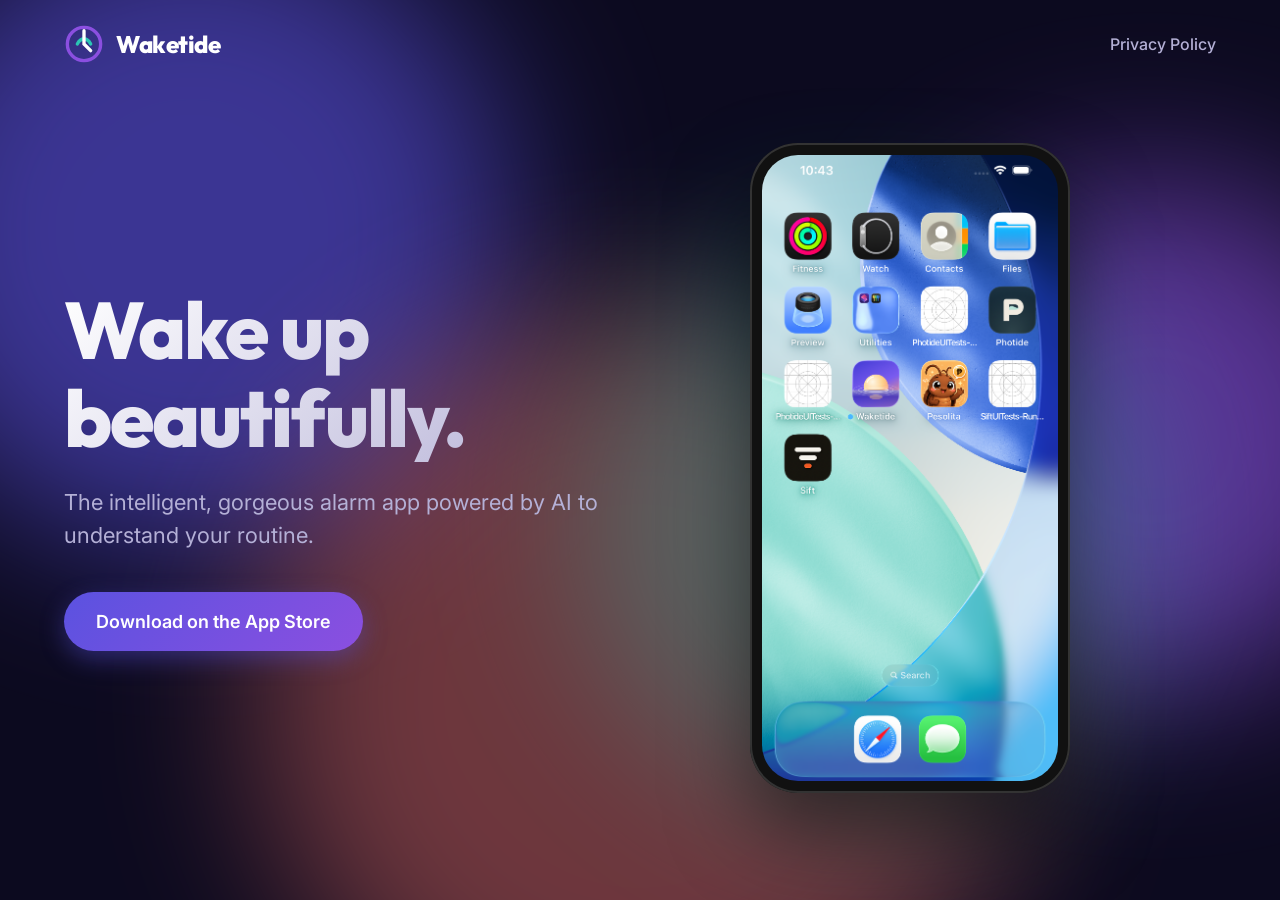
==== website/index.html @ d7304fe1 "Initial commit with app and website" ====
<!DOCTYPE html>
<html lang="en">
<head>
  <meta charset="UTF-8">
  <meta name="viewport" content="width=device-width, initial-scale=1.0">
  <title>Waketide - Premium Smart Alarm</title>
  <link rel="preconnect" href="https://fonts.googleapis.com">
  <link rel="preconnect" href="https://fonts.gstatic.com" crossorigin>
  <link href="https://fonts.googleapis.com/css2?family=Inter:wght@400;500;600&family=Outfit:wght@400;700;800&display=swap" rel="stylesheet">
  <link rel="stylesheet" href="style.css">
</head>
<body>
  <!-- Aurora Background -->
  <div class="aurora-bg">
    <div class="aurora-blob blob-1"></div>
    <div class="aurora-blob blob-2"></div>
    <div class="aurora-blob blob-3"></div>
    <div class="aurora-blob blob-4"></div>
  </div>

  <div class="parallax-wrapper">
    <div class="container">
      <nav>
        <div class="logo-container">
          <svg class="logo-icon" viewBox="0 0 24 24" fill="none" xmlns="http://www.w3.org/2000/svg">
            <path d="M12 2C6.47715 2 2 6.47715 2 12C2 17.5228 6.47715 22 12 22C17.5228 22 22 17.5228 22 12C22 6.47715 17.5228 2 12 2Z" stroke="#8B4FE0" stroke-width="2"/>
            <path d="M8 12C8 12 9.5 9 12 9C14.5 9 16 12 16 12" stroke="#2BC5B4" stroke-width="2" stroke-linecap="round"/>
            <path d="M12 4V12L16 16" stroke="#FFFFFF" stroke-width="2" stroke-linecap="round"/>
          </svg>
          Waketide
        </div>
        <div class="nav-links">
          <a href="privacy.html">Privacy Policy</a>
        </div>
      </nav>

      <section class="hero">
        <div class="hero-content">
          <h1 class="hero-title">Wake up beautifully.</h1>
          <p class="hero-subtitle">The intelligent, gorgeous alarm app powered by AI to understand your routine.</p>
          <a href="#" class="app-store-btn">Download on the App Store</a>
        </div>
        
        <div class="hero-visual">
          <div class="phone-mockup">
            <div class="phone-screen" style="background-image: url('../screenshot_home.png');">
              <!-- App screenshot goes here -->
            </div>
          </div>
        </div>
      </section>
    </div>
  </div>
  <script src="main.js"></script>
</body>
</html>
---- website/style.css ----
:root {
  /* Colors */
  --bg-dark: #0C0A1F;
  --bg-light: #F2F2F7;
  --text-main: #FFFFFF;
  --text-soft: #B4B0D6;
  --brand-indigo: #5B52E0;
  --brand-purple: #8B4FE0;
  --coral: #FF7A6B;
  --mint: #2BC5B4;
  --glass-bg: rgba(255, 255, 255, 0.05);
  --glass-border: rgba(255, 255, 255, 0.1);
  --glass-shadow: rgba(0, 0, 0, 0.25);
  
  /* Fonts */
  --font-sans: 'Inter', system-ui, -apple-system, sans-serif;
  --font-display: 'Outfit', system-ui, -apple-system, sans-serif;
}

* {
  box-sizing: border-box;
  margin: 0;
  padding: 0;
}

body {
  font-family: var(--font-sans);
  background-color: var(--bg-dark);
  color: var(--text-main);
  overflow-x: hidden;
  line-height: 1.5;
  -webkit-font-smoothing: antialiased;
}

/* Aurora Background */
.aurora-bg {
  position: fixed;
  top: 0;
  left: 0;
  width: 100vw;
  height: 100vh;
  z-index: -1;
  overflow: hidden;
  background: var(--bg-dark);
}

.aurora-blob {
  position: absolute;
  border-radius: 50%;
  filter: blur(80px);
  opacity: 0.6;
  animation: drift 20s infinite alternate ease-in-out;
}

.blob-1 { top: -10%; left: -10%; width: 50vw; height: 50vw; background: var(--brand-indigo); animation-delay: 0s; }
.blob-2 { top: 20%; right: -10%; width: 40vw; height: 40vw; background: var(--brand-purple); animation-delay: -5s; }
.blob-3 { bottom: -20%; left: 20%; width: 60vw; height: 60vw; background: var(--coral); opacity: 0.4; animation-delay: -10s; }
.blob-4 { bottom: 10%; right: 10%; width: 45vw; height: 45vw; background: var(--mint); opacity: 0.3; animation-delay: -15s; }

@keyframes drift {
  0% { transform: translate(0, 0) scale(1); }
  50% { transform: translate(5%, 5%) scale(1.05); }
  100% { transform: translate(-5%, -5%) scale(0.95); }
}

/* Glassmorphism utility */
.glass {
  background: var(--glass-bg);
  backdrop-filter: blur(24px);
  -webkit-backdrop-filter: blur(24px);
  border: 1px solid var(--glass-border);
  border-radius: 32px;
  box-shadow: 0 16px 40px var(--glass-shadow);
}

/* Layout */
.container {
  max-width: 1200px;
  margin: 0 auto;
  padding: 0 24px;
}

nav {
  display: flex;
  justify-content: space-between;
  align-items: center;
  padding: 24px 0;
}

.logo-container {
  display: flex;
  align-items: center;
  gap: 12px;
  font-family: var(--font-display);
  font-size: 24px;
  font-weight: 800;
  letter-spacing: -0.5px;
  opacity: 0;
  transform: translateY(-20px);
  animation: slideDown 0.8s cubic-bezier(0.16, 1, 0.3, 1) forwards 0.2s;
}

.logo-icon {
  width: 40px;
  height: 40px;
}

/* Logo entrance animation */
.logo-icon path {
  stroke-dasharray: 100;
  stroke-dashoffset: 100;
  animation: drawPath 2s ease-in-out forwards 0.5s, floatLogo 4s ease-in-out infinite alternate 2.5s;
}

@keyframes drawPath {
  to { stroke-dashoffset: 0; }
}
@keyframes slideDown {
  to { opacity: 1; transform: translateY(0); }
}
@keyframes floatLogo {
  0% { transform: translateY(0); }
  100% { transform: translateY(-4px); }
}

nav a {
  color: var(--text-soft);
  text-decoration: none;
  font-weight: 500;
  transition: color 0.2s;
}
nav a:hover {
  color: var(--text-main);
}

/* Hero Section */
.hero {
  display: flex;
  align-items: center;
  justify-content: space-between;
  min-height: 80vh;
  padding-top: 40px;
}

.hero-content {
  flex: 1;
  max-width: 540px;
}

.hero-title {
  font-family: var(--font-display);
  font-size: 80px;
  font-weight: 800;
  line-height: 1.1;
  letter-spacing: -2px;
  margin-bottom: 24px;
  background: linear-gradient(135deg, #FFF, #B4B0D6);
  -webkit-background-clip: text;
  -webkit-text-fill-color: transparent;
}

.hero-subtitle {
  font-size: 22px;
  color: var(--text-soft);
  margin-bottom: 40px;
  font-weight: 400;
}

.app-store-btn {
  display: inline-block;
  background: linear-gradient(135deg, var(--brand-indigo), var(--brand-purple));
  color: #FFF;
  padding: 16px 32px;
  border-radius: 100px;
  font-size: 18px;
  font-weight: 600;
  text-decoration: none;
  transition: transform 0.2s, box-shadow 0.2s;
  box-shadow: 0 8px 24px rgba(91, 82, 224, 0.4);
}
.app-store-btn:hover {
  transform: translateY(-2px) scale(1.02);
  box-shadow: 0 12px 32px rgba(91, 82, 224, 0.6);
}

.hero-visual {
  flex: 1;
  display: flex;
  justify-content: center;
  perspective: 1000px;
}

.phone-mockup {
  width: 320px;
  height: 650px;
  border-radius: 48px;
  padding: 12px;
  background: #111;
  box-shadow: 0 40px 80px rgba(0,0,0,0.5), inset 0 0 0 2px #333;
  position: relative;
  overflow: hidden;
  /* Scroll-driven parallax will be applied to this */
}
.phone-screen {
  width: 100%;
  height: 100%;
  border-radius: 36px;
  background-color: var(--bg-dark);
  background-size: cover;
  background-position: center;
  overflow: hidden;
}

/* Scroll-Driven Entry Effects */
@supports ((animation-timeline: view()) and (animation-range: entry)) {
  .hero-title, .hero-subtitle, .app-store-btn {
    animation: slideUp 1s cubic-bezier(0.16, 1, 0.3, 1) both;
    animation-timeline: view();
    animation-range: entry 0% cover 30%;
  }
  
  @keyframes slideUp {
    from { opacity: 0; transform: translateY(40px); }
    to { opacity: 1; transform: translateY(0); }
  }

  /* Parallax wrapper */
  .parallax-wrapper {
    view-timeline-name: --parallax-tl;
  }
  
  .phone-mockup {
    animation: parallax linear both;
    animation-timeline: --parallax-tl;
    animation-range: entry 0% exit 100%;
  }

  @keyframes parallax {
    0% { transform: translateY(100px) rotateX(10deg); }
    50% { transform: translateY(0px) rotateX(0deg); }
    100% { transform: translateY(-100px) rotateX(-5deg); }
  }
}

/* Privacy Policy Content */
.content-section {
  padding: 100px 0;
  max-width: 800px;
  margin: 0 auto;
}

.content-section h1 {
  font-family: var(--font-display);
  font-size: 48px;
  margin-bottom: 24px;
}

.content-section h2 {
  font-family: var(--font-display);
  font-size: 28px;
  margin: 40px 0 16px;
  color: var(--brand-purple);
}

.content-section p {
  color: var(--text-soft);
  margin-bottom: 16px;
  font-size: 18px;
}

footer {
  text-align: center;
  padding: 40px 0;
  color: var(--text-soft);
  border-top: 1px solid var(--glass-border);
}
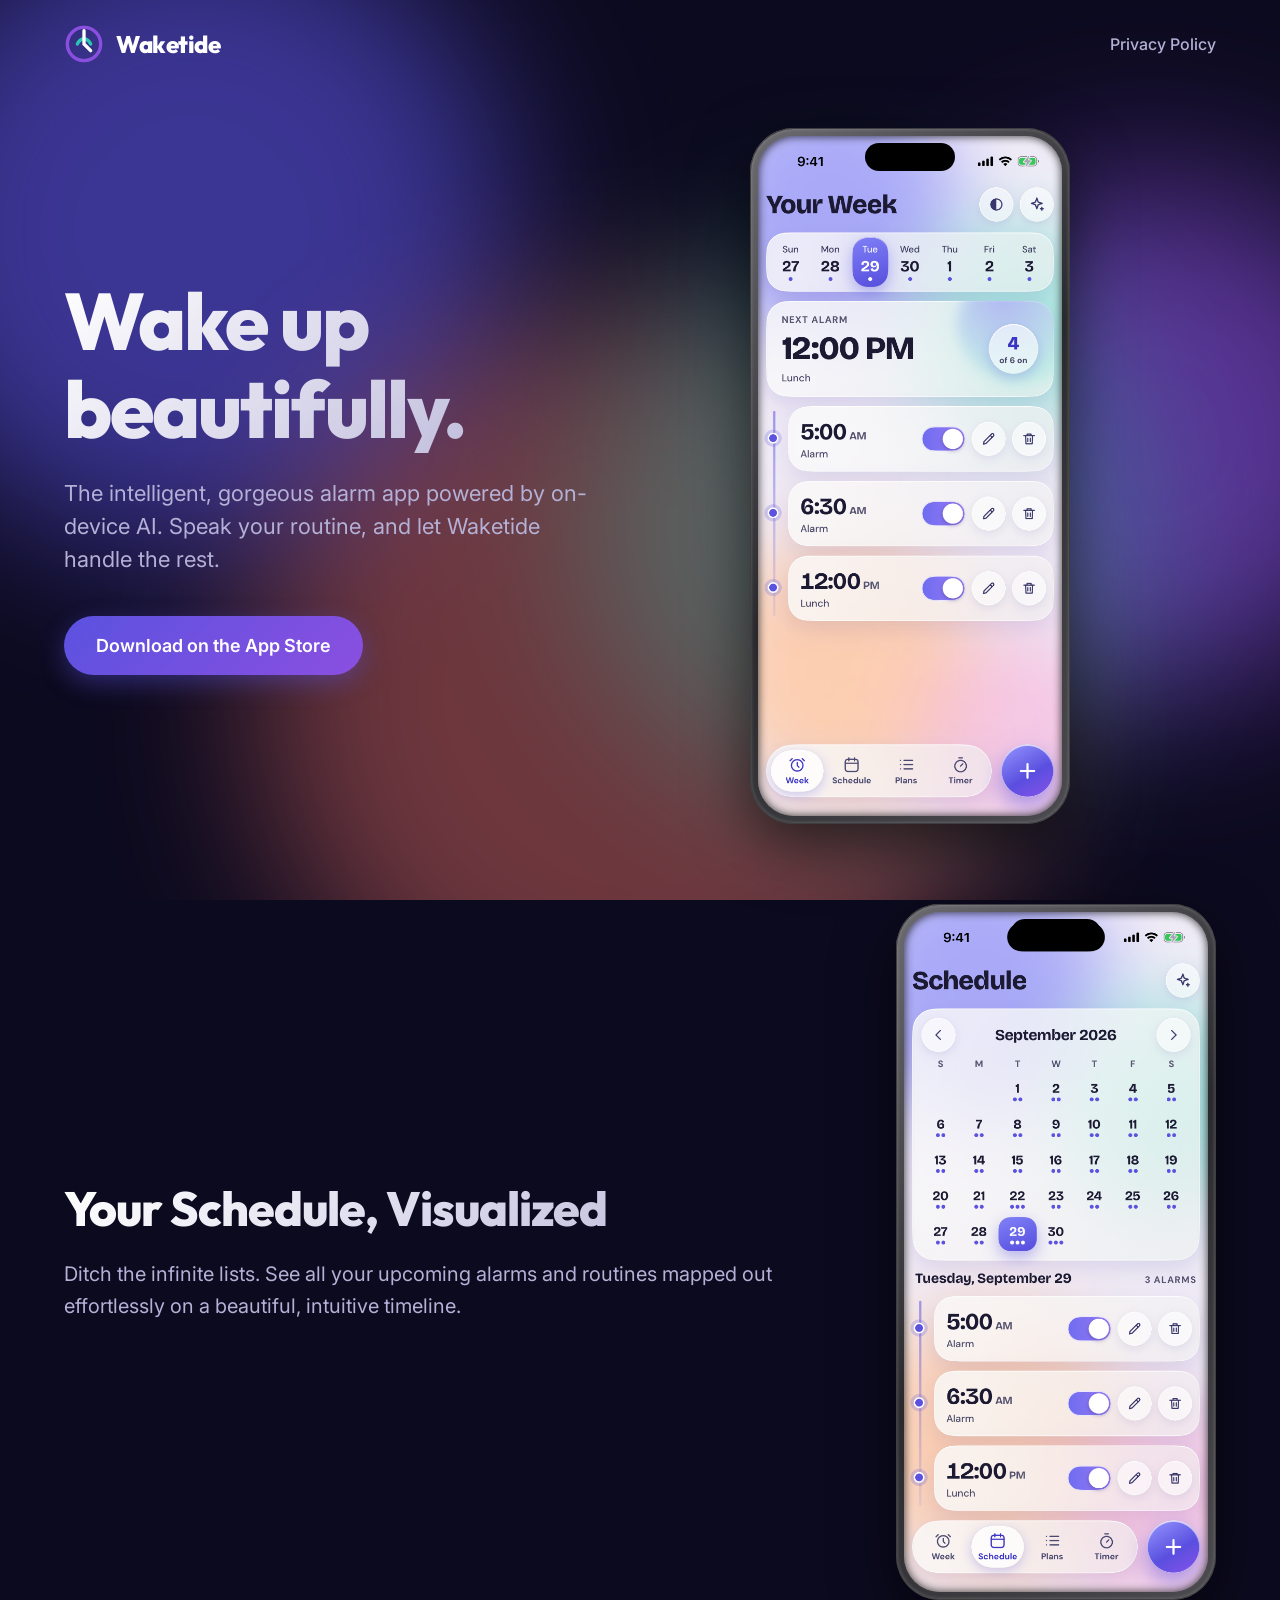
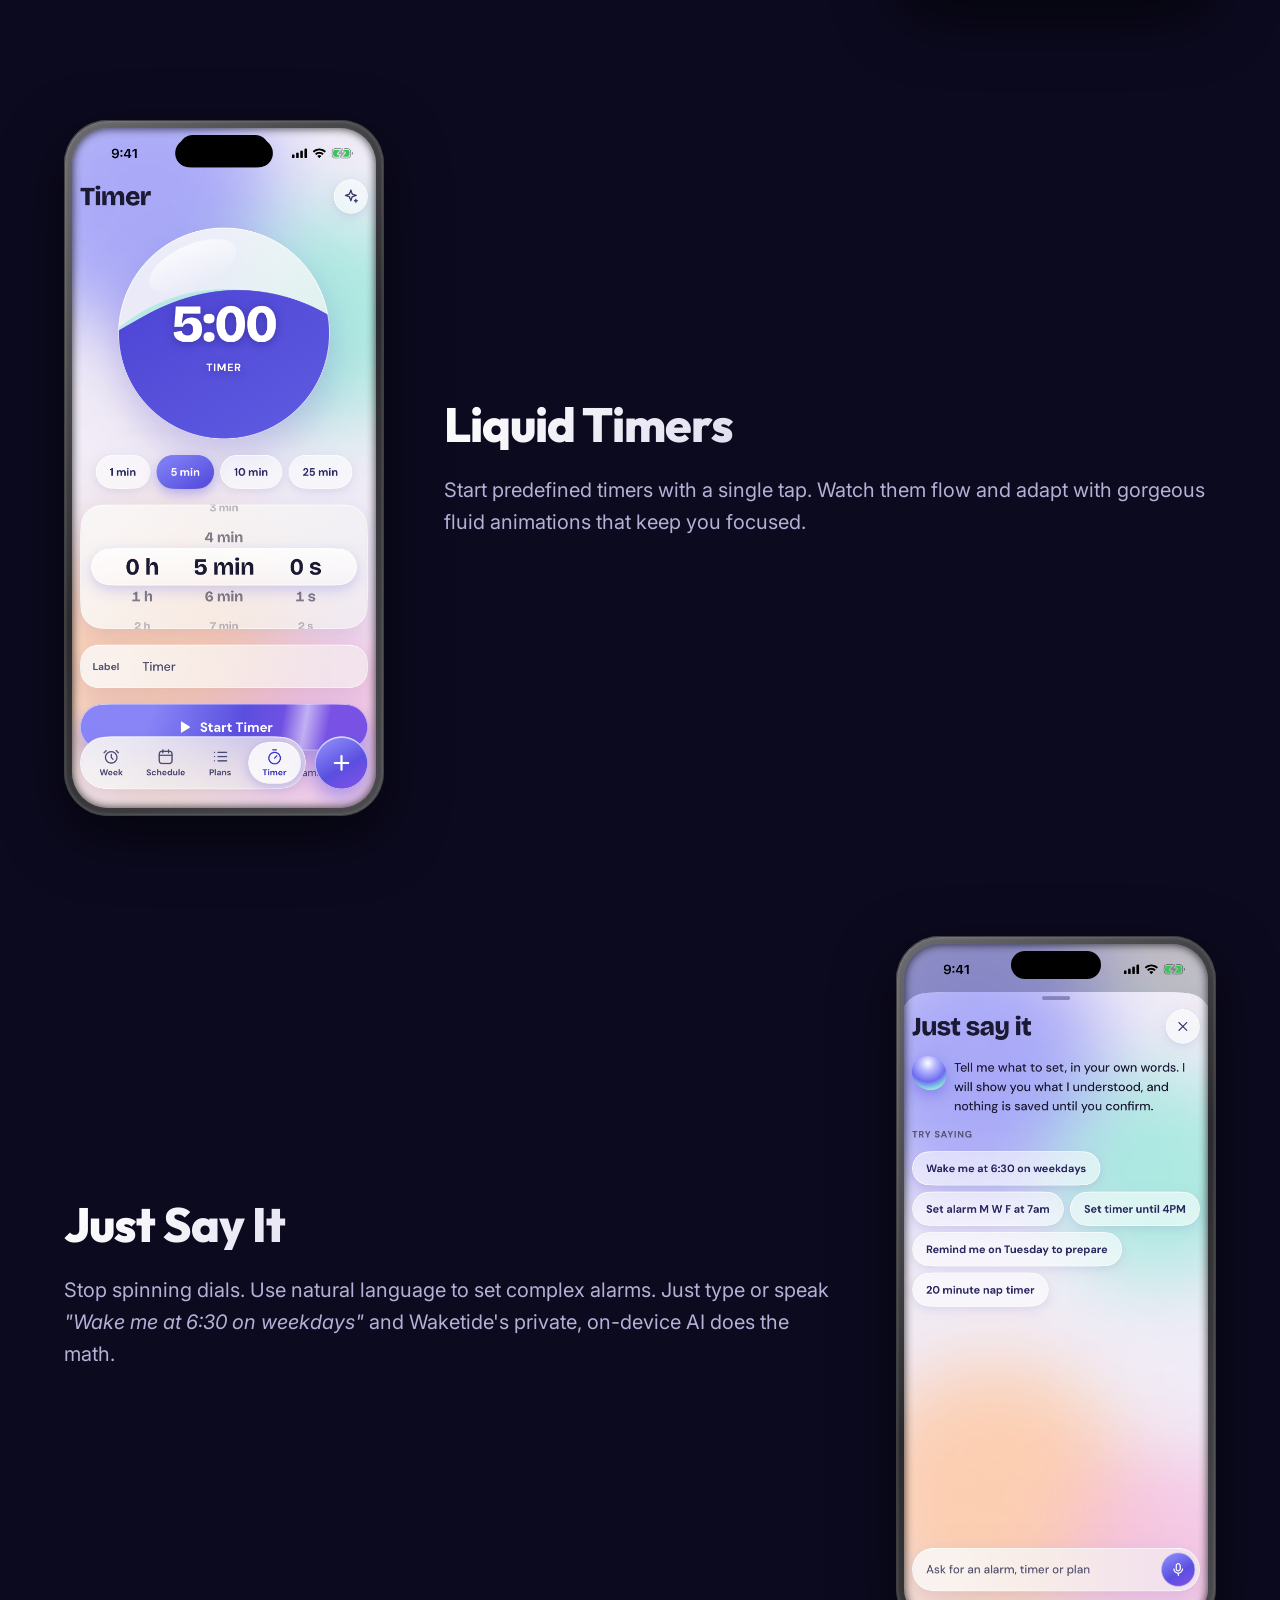
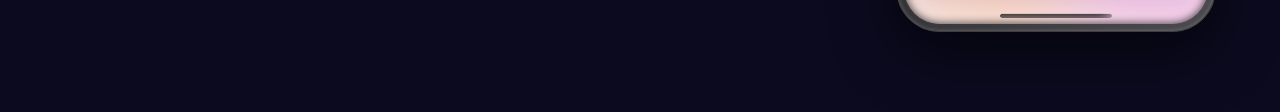
==== commit 41c19e9b: "Update website with premium styling and app store screenshots" ====
--- a/website/index.html
+++ b/website/index.html
@@ -37,15 +37,50 @@
       <section class="hero">
         <div class="hero-content">
           <h1 class="hero-title">Wake up beautifully.</h1>
-          <p class="hero-subtitle">The intelligent, gorgeous alarm app powered by AI to understand your routine.</p>
+          <p class="hero-subtitle">The intelligent, gorgeous alarm app powered by on-device AI. Speak your routine, and let Waketide handle the rest.</p>
           <a href="#" class="app-store-btn">Download on the App Store</a>
         </div>
         
         <div class="hero-visual">
           <div class="phone-mockup">
-            <div class="phone-screen" style="background-image: url('../screenshot_home.png');">
-              <!-- App screenshot goes here -->
+            <div class="dynamic-island"></div>
+            <div class="phone-screen" style="background-image: url('screenshots/01_week.png'); background-size: cover; background-position: center;">
             </div>
+          </div>
+        </div>
+      </section>
+
+      <section class="features">
+        <div class="feature-row">
+          <div class="feature-text">
+            <h2>Your Schedule, Visualized</h2>
+            <p>Ditch the infinite lists. See all your upcoming alarms and routines mapped out effortlessly on a beautiful, intuitive timeline.</p>
+          </div>
+          <div class="feature-image phone-mockup">
+            <div class="dynamic-island"></div>
+            <div class="phone-screen" style="background-image: url('screenshots/02_schedule.png'); background-size: cover; background-position: center;"></div>
+          </div>
+        </div>
+        
+        <div class="feature-row reverse">
+          <div class="feature-text">
+            <h2>Liquid Timers</h2>
+            <p>Start predefined timers with a single tap. Watch them flow and adapt with gorgeous fluid animations that keep you focused.</p>
+          </div>
+          <div class="feature-image phone-mockup">
+            <div class="dynamic-island"></div>
+            <div class="phone-screen" style="background-image: url('screenshots/03_timer.png'); background-size: cover; background-position: center;"></div>
+          </div>
+        </div>
+
+        <div class="feature-row">
+          <div class="feature-text">
+            <h2>Just Say It</h2>
+            <p>Stop spinning dials. Use natural language to set complex alarms. Just type or speak <em>"Wake me at 6:30 on weekdays"</em> and Waketide's private, on-device AI does the math.</p>
+          </div>
+          <div class="feature-image phone-mockup">
+            <div class="dynamic-island"></div>
+            <div class="phone-screen" style="background-image: url('screenshots/04_ai.png'); background-size: cover; background-position: center;"></div>
           </div>
         </div>
       </section>
--- a/website/style.css
+++ b/website/style.css
@@ -192,15 +192,31 @@
 
 .phone-mockup {
   width: 320px;
-  height: 650px;
-  border-radius: 48px;
-  padding: 12px;
-  background: #111;
-  box-shadow: 0 40px 80px rgba(0,0,0,0.5), inset 0 0 0 2px #333;
+  height: 696px; /* 320 / (1085/2360) = 696 */
+  background: linear-gradient(135deg, #6c6c70 0%, #2a2a2e 50%, #4c4c50 100%);
+  border-radius: 44px;
+  padding: 8px; /* bezel */
+  box-shadow: 
+      inset 0 0 4px rgba(255,255,255,0.4), 
+      inset 0 0 0 1px #1a1a1c, 
+      0 20px 60px rgba(0,0,0,0.6);
   position: relative;
-  overflow: hidden;
   /* Scroll-driven parallax will be applied to this */
 }
+
+/* Dynamic Island Mockup */
+.dynamic-island {
+  position: absolute;
+  top: 15px;
+  left: 50%;
+  transform: translateX(-50%);
+  width: 90px;
+  height: 28px;
+  background: #000;
+  border-radius: 20px;
+  z-index: 20;
+}
+
 .phone-screen {
   width: 100%;
   height: 100%;
@@ -209,6 +225,7 @@
   background-size: cover;
   background-position: center;
   overflow: hidden;
+  box-shadow: inset 0 0 10px rgba(0,0,0,0.8);
 }
 
 /* Scroll-Driven Entry Effects */
@@ -240,7 +257,65 @@
     50% { transform: translateY(0px) rotateX(0deg); }
     100% { transform: translateY(-100px) rotateX(-5deg); }
   }
-}
+
+  .feature-row {
+    animation: featureReveal linear both;
+    animation-timeline: view();
+    animation-range: entry 10% cover 40%;
+  }
+
+  @keyframes featureReveal {
+    from { opacity: 0; transform: translateY(100px); }
+    to { opacity: 1; transform: translateY(0); }
+  }
+}
+
+/* Features Section */
+.features {
+  display: flex;
+  flex-direction: column;
+  gap: 120px;
+  padding: 80px 0;
+}
+
+.feature-row {
+  display: flex;
+  align-items: center;
+  justify-content: space-between;
+  gap: 60px;
+}
+
+.feature-row.reverse {
+  flex-direction: row-reverse;
+}
+
+.feature-text {
+  flex: 1;
+}
+
+.feature-text h2 {
+  font-family: var(--font-display);
+  font-size: 48px;
+  font-weight: 800;
+  line-height: 1.1;
+  letter-spacing: -1px;
+  margin-bottom: 24px;
+  background: linear-gradient(135deg, #FFF, #B4B0D6);
+  -webkit-background-clip: text;
+  -webkit-text-fill-color: transparent;
+}
+
+.feature-text p {
+  font-size: 20px;
+  color: var(--text-soft);
+  font-weight: 400;
+  line-height: 1.6;
+}
+
+.feature-image {
+  flex-shrink: 0;
+}
+
 
 /* Privacy Policy Content */
 .content-section {
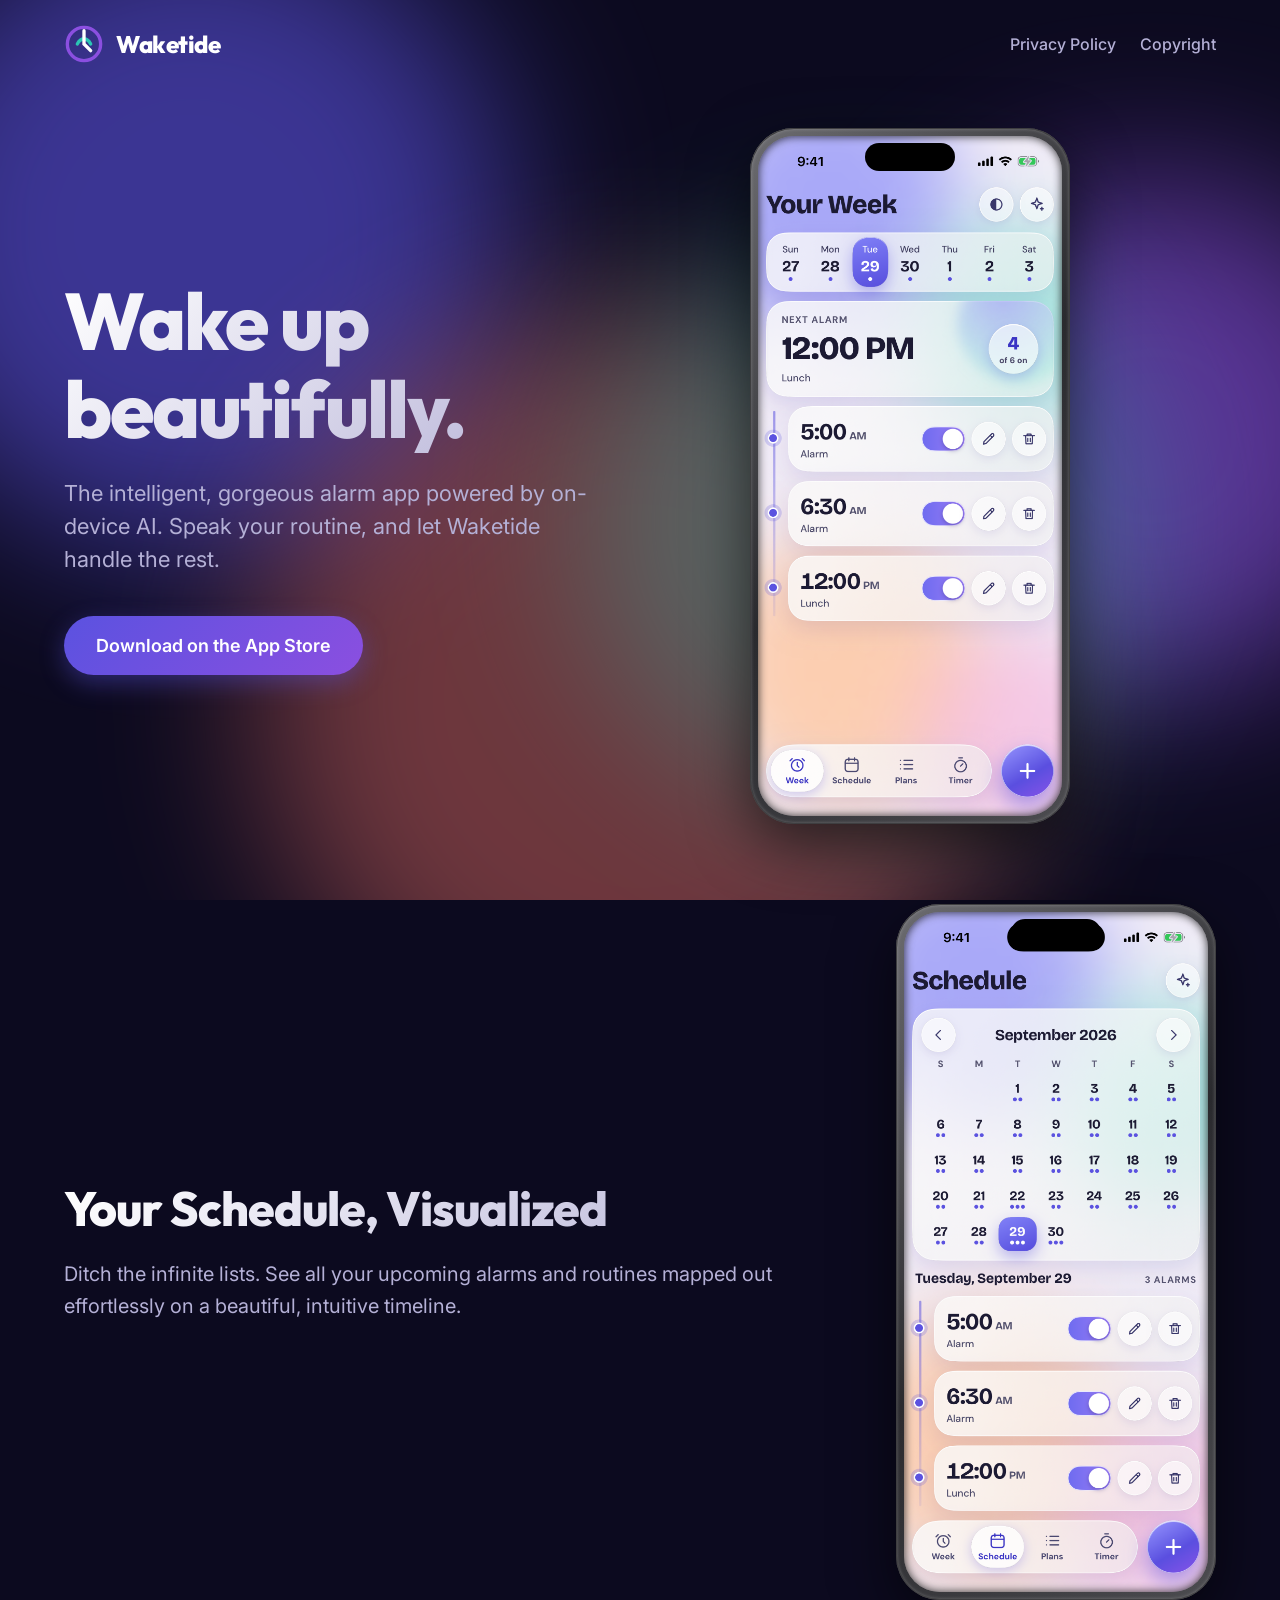
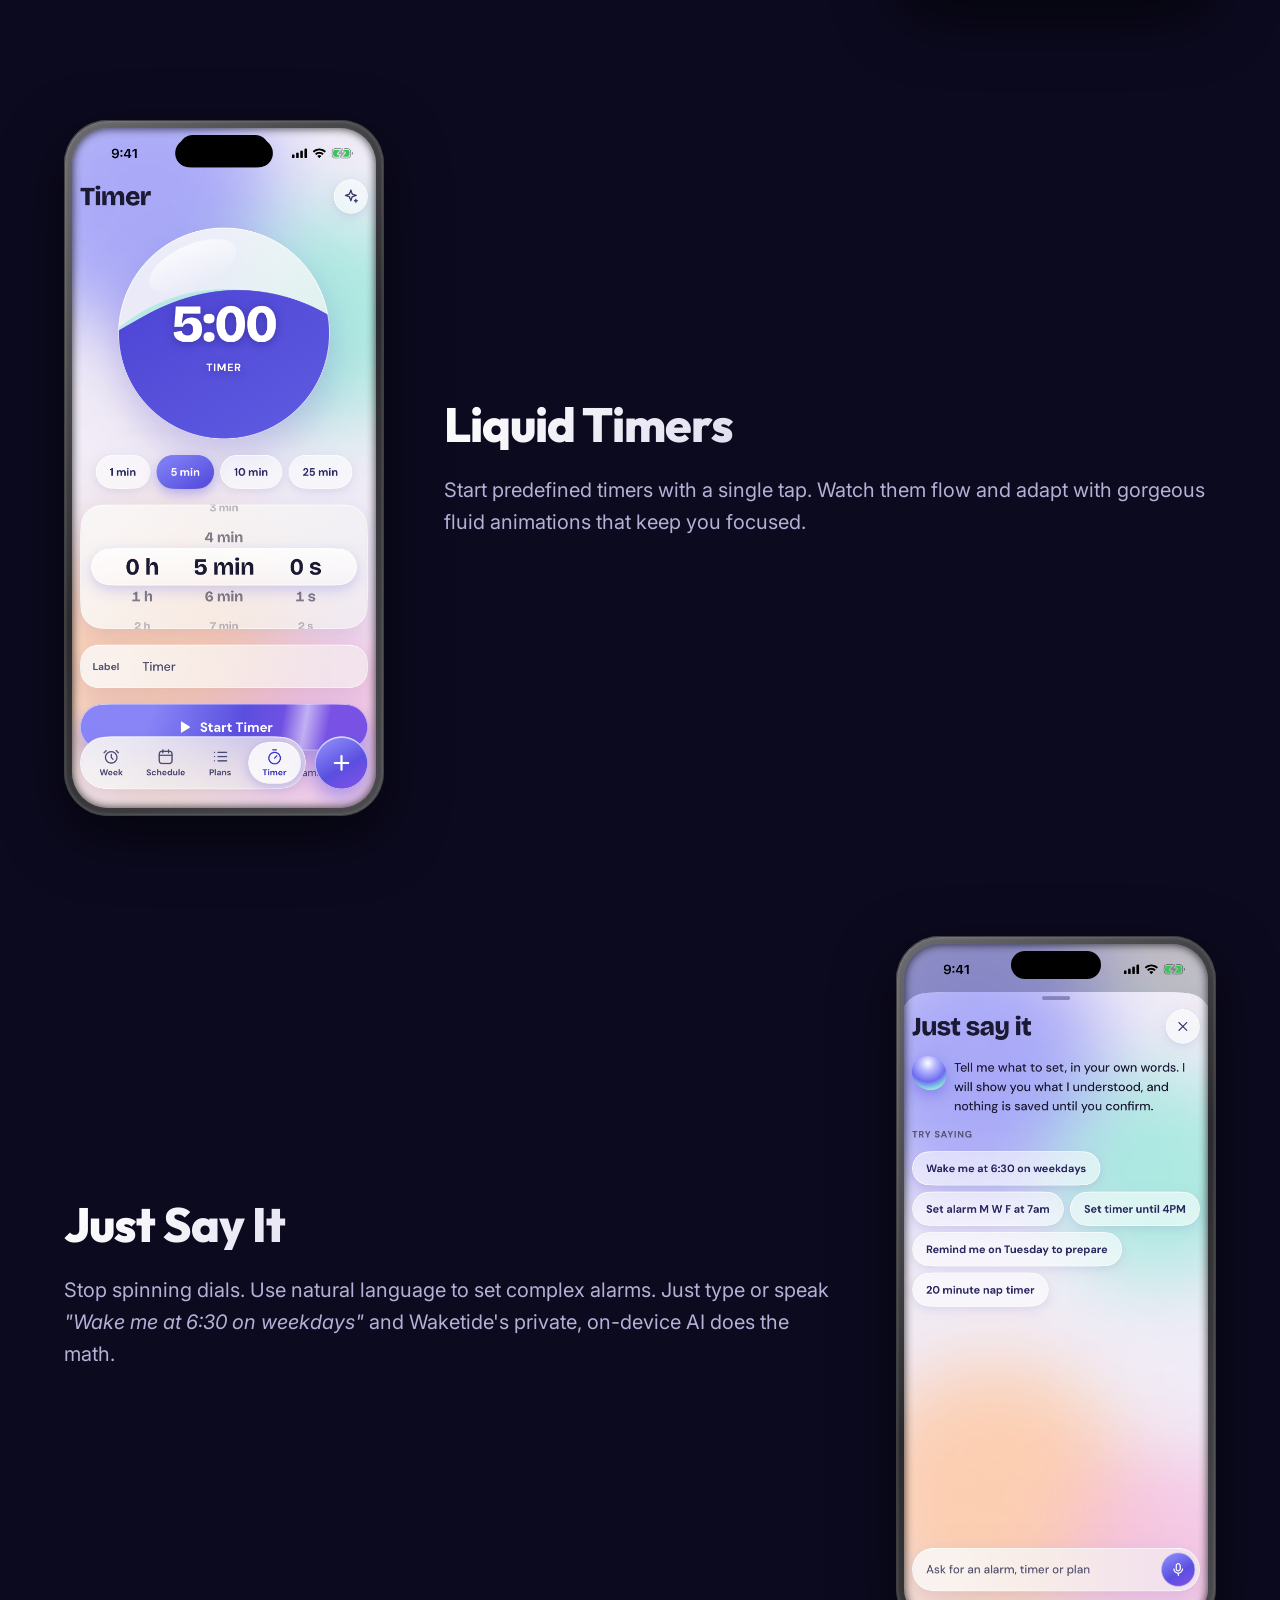
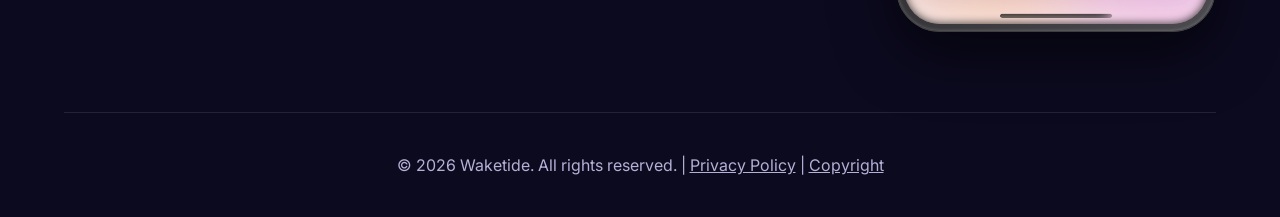
==== commit 0bdc7430: "Add copyright page and link to footer" ====
--- a/website/index.html
+++ b/website/index.html
@@ -31,6 +31,7 @@
         </div>
         <div class="nav-links">
           <a href="privacy.html">Privacy Policy</a>
+          <a href="copyright.html" style="margin-left: 20px;">Copyright</a>
         </div>
       </nav>
 
@@ -84,6 +85,10 @@
           </div>
         </div>
       </section>
+      
+      <footer>
+        &copy; 2026 Waketide. All rights reserved. | <a href="privacy.html" style="color: var(--text-soft);">Privacy Policy</a> | <a href="copyright.html" style="color: var(--text-soft);">Copyright</a>
+      </footer>
     </div>
   </div>
   <script src="main.js"></script>
